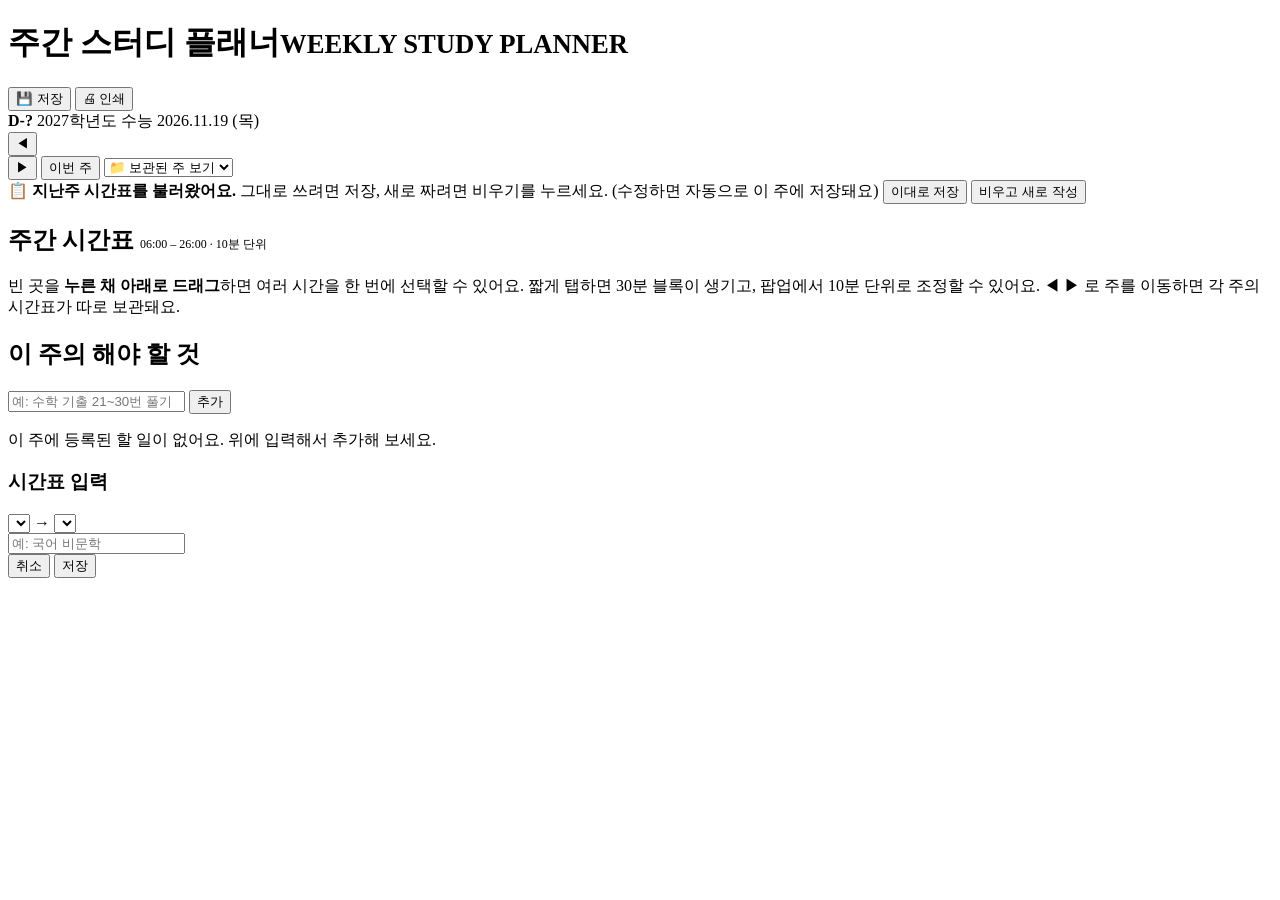
==== index.html @ 59474b0b "cleaning file in folder and uplode" ====
<!doctype html>
<html lang="ko">
  <head>
    <meta charset="UTF-8" />
    <meta name="viewport" content="width=device-width, initial-scale=1.0" />
    <title>수능 주간 플래너</title>
    <link href="style.css" rel="stylesheet" type="text/css" />
  </head>
  <body>
    <header>
      <h1>주간 스터디 플래너<small>WEEKLY STUDY PLANNER</small></h1>
      <div class="header-right">
        <button class="hdr-btn primary no-print" id="saveBtn">💾 저장</button>
        <button class="hdr-btn no-print" id="printBtn">🖨 인쇄</button>
        <div class="dday">
          <b id="ddayNum">D-?</b>
          <span>2027학년도 수능</span>
          <span>2026.11.19 (목)</span>
        </div>
      </div>
    </header>

    <!-- 주 선택 -->
    <div class="week-bar">
      <button class="week-nav no-print" id="prevWeek" aria-label="이전 주">
        ◀
      </button>
      <div class="week-label">
        <span id="weekRange"></span>
        <span class="week-badge" id="weekBadge"></span>
      </div>
      <button class="week-nav no-print" id="nextWeek" aria-label="다음 주">
        ▶
      </button>
      <button class="today-btn no-print" id="goToday">이번 주</button>
      <select
        class="week-select no-print"
        id="weekSelect"
        aria-label="보관된 주 선택"
      >
        <option value="">📁 보관된 주 보기</option>
      </select>
    </div>

    <!-- 이전 주 복사 안내 -->
    <div class="draft-notice no-print" id="draftNotice">
      <span class="msg"
        >📋 <b>지난주 시간표를 불러왔어요.</b> 그대로 쓰려면 저장, 새로 짜려면
        비우기를 누르세요. (수정하면 자동으로 이 주에 저장돼요)</span
      >
      <button class="draft-keep" id="draftKeep">이대로 저장</button>
      <button class="draft-clear" id="draftClear">비우고 새로 작성</button>
    </div>

    <section>
      <h2 class="tt-title">
        주간 시간표
        <span
          style="font-weight: 400; font-size: 0.75rem; color: var(--ink-soft)"
          >06:00 – 26:00 · 10분 단위</span
        >
      </h2>
      <div class="grid-wrap">
        <div class="grid-inner">
          <div class="day-header" id="dayHeader"></div>
          <div class="grid" id="grid"></div>
        </div>
      </div>
      <p class="hint no-print">
        빈 곳을 <b>누른 채 아래로 드래그</b>하면 여러 시간을 한 번에 선택할 수
        있어요. 짧게 탭하면 30분 블록이 생기고, 팝업에서 10분 단위로 조정할 수
        있어요. ◀ ▶ 로 주를 이동하면 각 주의 시간표가 따로 보관돼요.
      </p>
    </section>

    <section class="todo-section">
      <h2>이 주의 해야 할 것</h2>
      <div class="todo-add no-print">
        <input
          type="text"
          id="todoInput"
          placeholder="예: 수학 기출 21~30번 풀기"
          aria-label="할 일 입력"
        />
        <button id="todoAddBtn">추가</button>
      </div>
      <ul class="todos" id="todoList"></ul>
      <div class="empty no-print" id="todoEmpty">
        이 주에 등록된 할 일이 없어요. 위에 입력해서 추가해 보세요.
      </div>
    </section>

    <p class="status no-print" id="status"></p>

    <!-- 편집 팝업 -->
    <div class="editor no-print" id="editor" role="dialog" aria-modal="true">
      <div class="editor-box">
        <h3 id="editorTitle">시간표 입력</h3>
        <div class="time-row">
          <select id="startSel" aria-label="시작 시간"></select>
          <span>→</span>
          <select id="endSel" aria-label="종료 시간"></select>
        </div>
        <input
          type="text"
          id="blockText"
          placeholder="예: 국어 비문학"
          maxlength="40"
        />
        <div class="swatches" id="swatches"></div>
        <div class="editor-actions">
          <button class="btn-cancel" id="btnCancel">취소</button>
          <button class="btn-del" id="btnDel" style="display: none">
            삭제
          </button>
          <button class="btn-save" id="btnSave">저장</button>
        </div>
      </div>
    </div>
  </body>
</html>
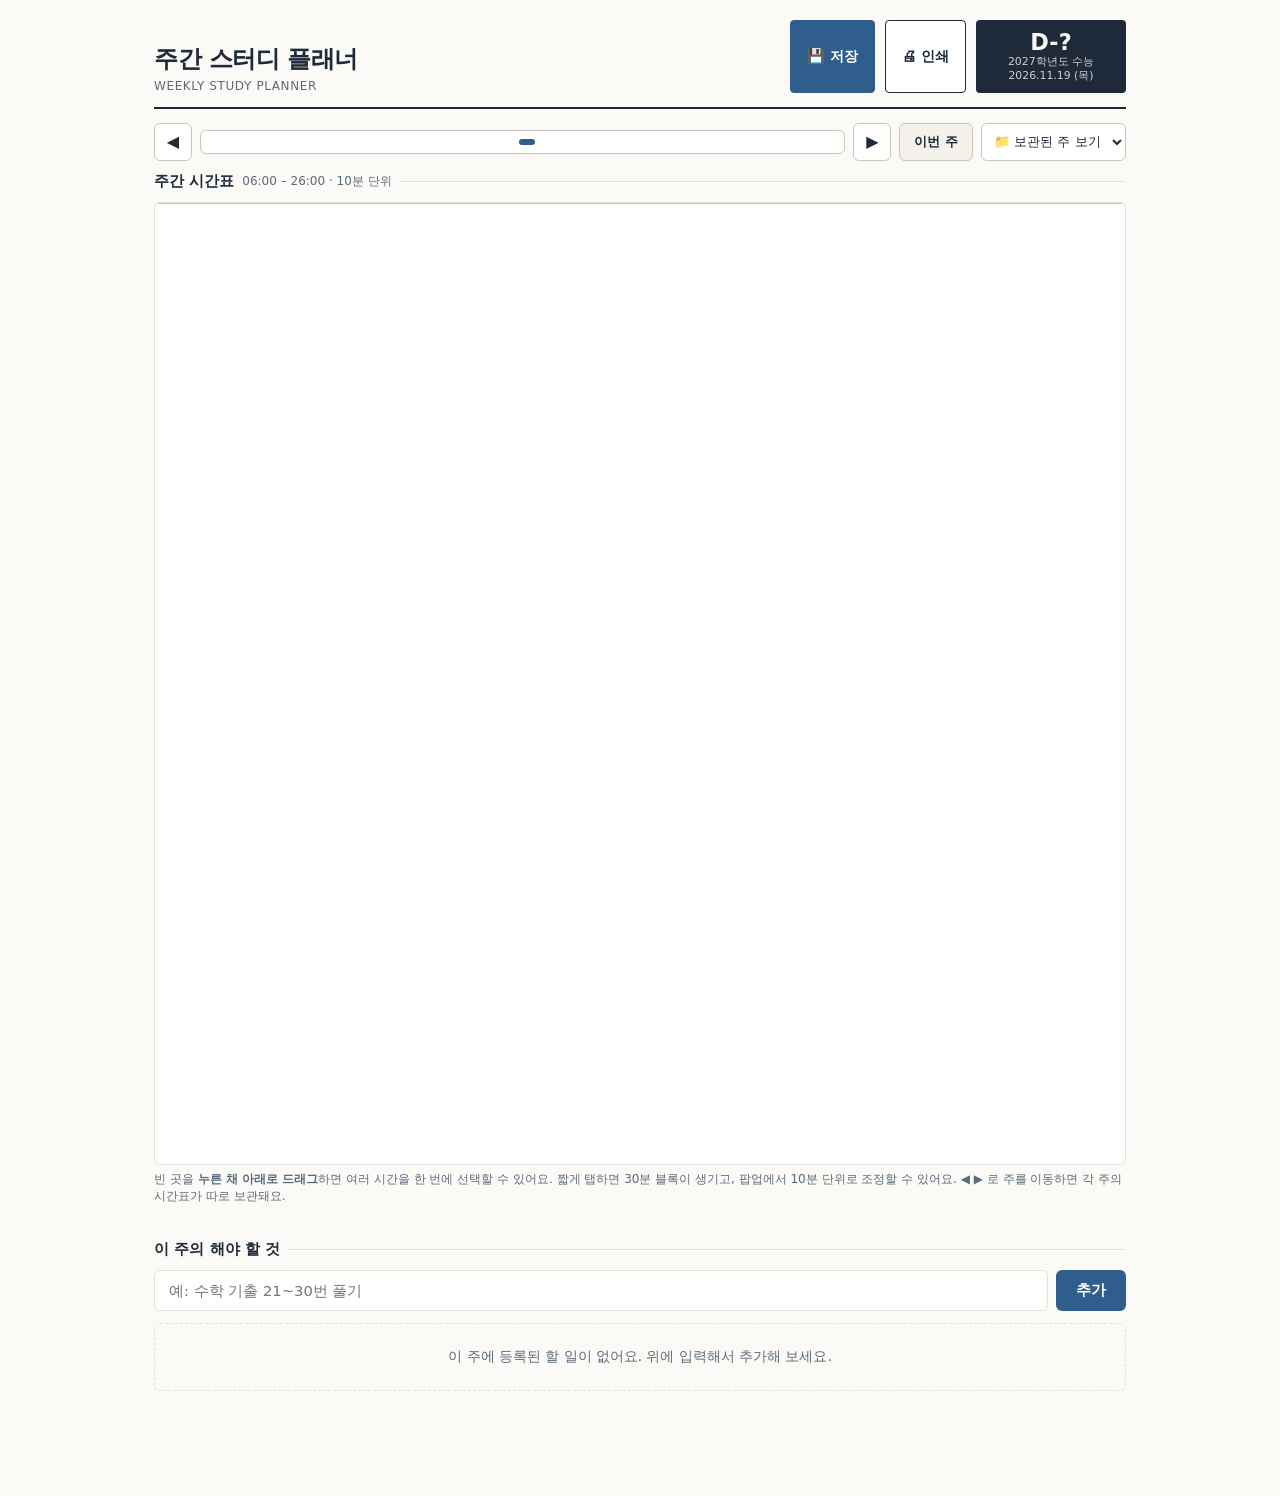
==== commit bfb79179: "change link about css and js" ====
--- a/index.html
+++ b/index.html
@@ -4,7 +4,7 @@
     <meta charset="UTF-8" />
     <meta name="viewport" content="width=device-width, initial-scale=1.0" />
     <title>수능 주간 플래너</title>
-    <link href="style.css" rel="stylesheet" type="text/css" />
+    <link href="/assets/css/style.css" rel="stylesheet" type="text/css" />
   </head>
   <body>
     <header>
@@ -117,5 +117,7 @@
         </div>
       </div>
     </div>
+
+    <script src="/assets/js/main.js"></script>
   </body>
 </html>
--- a/assets/css/style.css
+++ b/assets/css/style.css
@@ -0,0 +1,658 @@
+:root {
+  --paper: #fbfaf6;
+  --ink: #1e2a3a;
+  --ink-soft: #5b6b7e;
+  --line: #e4e1d8;
+  --line-strong: #c9c5b8;
+  --accent: #2f5d8c;
+  --hl-yellow: #fde68a;
+  --hl-mint: #a7f3d0;
+  --hl-pink: #fbcfe8;
+  --hl-blue: #bfdbfe;
+  --hl-purple: #ddd6fe;
+  --hl-orange: #fed7aa;
+  --slot-h: 8px;
+  --grid-h: calc(var(--slot-h) * 120); /* 06:00–26:00, 10분 × 120칸 */
+}
+* {
+  box-sizing: border-box;
+  margin: 0;
+  padding: 0;
+}
+body {
+  background: var(--paper);
+  color: var(--ink);
+  font-family:
+    'Apple SD Gothic Neo', 'Pretendard', 'Malgun Gothic', system-ui, sans-serif;
+  padding: 20px 14px 60px;
+  max-width: 1000px;
+  margin: 0 auto;
+}
+header {
+  display: flex;
+  flex-wrap: wrap;
+  align-items: flex-end;
+  justify-content: space-between;
+  gap: 12px;
+  border-bottom: 2px solid var(--ink);
+  padding-bottom: 14px;
+  margin-bottom: 14px;
+}
+h1 {
+  font-size: 1.5rem;
+  letter-spacing: -0.02em;
+}
+h1 small {
+  display: block;
+  font-size: 0.75rem;
+  font-weight: 500;
+  color: var(--ink-soft);
+  margin-top: 4px;
+  letter-spacing: 0.05em;
+}
+.header-right {
+  display: flex;
+  gap: 10px;
+  align-items: stretch;
+}
+.dday {
+  background: var(--ink);
+  color: var(--paper);
+  padding: 10px 16px;
+  border-radius: 4px;
+  text-align: center;
+  min-width: 150px;
+}
+.dday b {
+  font-size: 1.4rem;
+  display: block;
+  line-height: 1.1;
+}
+.dday span {
+  font-size: 0.68rem;
+  opacity: 0.8;
+  display: block;
+}
+.hdr-btn {
+  background: #fff;
+  border: 1.5px solid var(--ink);
+  color: var(--ink);
+  border-radius: 4px;
+  padding: 10px 16px;
+  font-family: inherit;
+  font-size: 0.9rem;
+  font-weight: 600;
+  cursor: pointer;
+}
+.hdr-btn:hover {
+  background: var(--ink);
+  color: #fff;
+}
+.hdr-btn.primary {
+  background: var(--accent);
+  border-color: var(--accent);
+  color: #fff;
+}
+.hdr-btn.primary:hover {
+  background: #254a70;
+}
+
+/* ===== 주 선택 바 ===== */
+.week-bar {
+  display: flex;
+  flex-wrap: wrap;
+  align-items: center;
+  gap: 8px;
+  margin-bottom: 10px;
+}
+.week-nav {
+  background: #fff;
+  border: 1px solid var(--line-strong);
+  border-radius: 6px;
+  width: 38px;
+  height: 38px;
+  font-size: 1rem;
+  cursor: pointer;
+  font-family: inherit;
+  color: var(--ink);
+}
+.week-nav:hover {
+  border-color: var(--ink);
+}
+.week-label {
+  flex: 1;
+  min-width: 200px;
+  text-align: center;
+  background: #fff;
+  border: 1px solid var(--line-strong);
+  border-radius: 6px;
+  padding: 8px 12px;
+  font-size: 0.95rem;
+  font-weight: 600;
+  display: flex;
+  align-items: center;
+  justify-content: center;
+  gap: 8px;
+}
+.week-badge {
+  font-size: 0.68rem;
+  font-weight: 600;
+  padding: 3px 8px;
+  border-radius: 20px;
+  background: var(--accent);
+  color: #fff;
+}
+.week-badge.past {
+  background: #8b8778;
+}
+.week-badge.future {
+  background: #5e8c5a;
+}
+.today-btn {
+  background: #f3f1ea;
+  border: 1px solid var(--line-strong);
+  border-radius: 6px;
+  height: 38px;
+  padding: 0 14px;
+  font-family: inherit;
+  font-size: 0.82rem;
+  font-weight: 600;
+  cursor: pointer;
+  color: var(--ink);
+}
+.today-btn:hover {
+  border-color: var(--ink);
+}
+.week-select {
+  height: 38px;
+  border: 1px solid var(--line-strong);
+  border-radius: 6px;
+  background: #fff;
+  font-family: inherit;
+  font-size: 0.82rem;
+  padding: 0 8px;
+  max-width: 200px;
+  color: var(--ink);
+}
+
+/* 이전 주 복사 안내 */
+.draft-notice {
+  display: none;
+  align-items: center;
+  gap: 10px;
+  flex-wrap: wrap;
+  background: #fff7dc;
+  border: 1px solid #e8d48b;
+  border-radius: 6px;
+  padding: 10px 14px;
+  margin-bottom: 14px;
+  font-size: 0.85rem;
+}
+.draft-notice.show {
+  display: flex;
+}
+.draft-notice .msg {
+  flex: 1;
+  min-width: 180px;
+}
+.draft-notice button {
+  border: none;
+  border-radius: 6px;
+  padding: 8px 14px;
+  font-family: inherit;
+  font-size: 0.82rem;
+  font-weight: 600;
+  cursor: pointer;
+}
+.draft-keep {
+  background: var(--ink);
+  color: #fff;
+}
+.draft-clear {
+  background: #fff;
+  border: 1px solid var(--line-strong) !important;
+  color: var(--ink-soft);
+}
+
+section {
+  margin-bottom: 34px;
+}
+h2 {
+  font-size: 0.95rem;
+  display: flex;
+  align-items: center;
+  gap: 8px;
+  margin-bottom: 10px;
+}
+h2::after {
+  content: '';
+  flex: 1;
+  height: 1px;
+  background: var(--line);
+}
+
+/* ===== 시간표 그리드 ===== */
+.grid-wrap {
+  overflow-x: auto;
+  border: 1px solid var(--line);
+  border-radius: 6px;
+  background: #fff;
+}
+.grid-inner {
+  min-width: 760px;
+}
+.day-header {
+  display: grid;
+  grid-template-columns: 56px repeat(7, 1fr);
+  border-bottom: 1.5px solid var(--line-strong);
+  background: #f3f1ea;
+}
+.day-header div {
+  text-align: center;
+  padding: 6px 2px;
+  font-size: 0.8rem;
+  font-weight: 600;
+  border-left: 1px solid var(--line);
+  line-height: 1.3;
+}
+.day-header div:first-child {
+  border-left: none;
+}
+.day-header small {
+  display: block;
+  font-size: 0.65rem;
+  font-weight: 400;
+  color: var(--ink-soft);
+}
+.day-header .sat {
+  color: #2f5d8c;
+}
+.day-header .sun {
+  color: #b3453a;
+}
+.day-header .today-col {
+  background: #fff7dc;
+}
+.grid {
+  display: grid;
+  grid-template-columns: 56px repeat(7, 1fr);
+  height: var(--grid-h);
+  position: relative;
+}
+.time-col {
+  position: relative;
+  background: #f9f8f3;
+  border-right: 1px solid var(--line-strong);
+}
+.time-label {
+  position: absolute;
+  right: 6px;
+  transform: translateY(-50%);
+  font-size: 0.68rem;
+  color: var(--ink-soft);
+  white-space: nowrap;
+}
+.day-col {
+  position: relative;
+  border-left: 1px solid var(--line);
+  touch-action: none;
+  cursor: crosshair;
+  -webkit-user-select: none;
+  user-select: none;
+}
+.hline {
+  position: absolute;
+  left: 0;
+  right: 0;
+  height: 0;
+  border-top: 1px solid var(--line);
+  pointer-events: none;
+}
+.hline.hour {
+  border-top-color: var(--line-strong);
+}
+.hline.half {
+  border-top-style: dashed;
+  opacity: 0.6;
+}
+.block {
+  position: absolute;
+  left: 2px;
+  right: 2px;
+  border-radius: 4px;
+  border: 1px solid rgba(30, 42, 58, 0.25);
+  font-size: 0.7rem;
+  line-height: 1.25;
+  padding: 2px 5px;
+  overflow: hidden;
+  cursor: pointer;
+  background: #eee;
+  display: flex;
+  flex-direction: column;
+  word-break: keep-all;
+}
+.block .tm {
+  font-size: 0.6rem;
+  color: rgba(30, 42, 58, 0.55);
+}
+.block:hover {
+  box-shadow: 0 0 0 2px var(--accent);
+}
+.sel-overlay {
+  position: absolute;
+  left: 2px;
+  right: 2px;
+  background: rgba(47, 93, 140, 0.25);
+  border: 1.5px dashed var(--accent);
+  border-radius: 4px;
+  pointer-events: none;
+  display: none;
+}
+
+/* ===== 편집 팝업 ===== */
+.editor {
+  position: fixed;
+  inset: 0;
+  background: rgba(30, 42, 58, 0.35);
+  display: none;
+  align-items: center;
+  justify-content: center;
+  z-index: 50;
+  padding: 16px;
+}
+.editor.open {
+  display: flex;
+}
+.editor-box {
+  background: #fff;
+  border-radius: 10px;
+  padding: 20px;
+  width: 100%;
+  max-width: 380px;
+  box-shadow: 0 12px 40px rgba(0, 0, 0, 0.2);
+}
+.editor-box h3 {
+  font-size: 0.9rem;
+  margin-bottom: 12px;
+  color: var(--ink-soft);
+  font-weight: 600;
+}
+.time-row {
+  display: flex;
+  align-items: center;
+  gap: 8px;
+  margin-bottom: 12px;
+}
+.time-row select {
+  flex: 1;
+  padding: 9px 8px;
+  border: 1px solid var(--line);
+  border-radius: 6px;
+  font-family: inherit;
+  font-size: 0.9rem;
+  background: #fff;
+}
+.editor-box input[type='text'] {
+  width: 100%;
+  border: 1px solid var(--line);
+  border-radius: 6px;
+  padding: 10px 12px;
+  font-size: 0.95rem;
+  font-family: inherit;
+  margin-bottom: 14px;
+}
+.editor-box input[type='text']:focus,
+.time-row select:focus {
+  outline: 2px solid var(--accent);
+  border-color: transparent;
+}
+.swatches {
+  display: flex;
+  gap: 8px;
+  margin-bottom: 16px;
+  flex-wrap: wrap;
+}
+.swatch {
+  width: 34px;
+  height: 34px;
+  border-radius: 50%;
+  border: 2px solid transparent;
+  cursor: pointer;
+}
+.swatch.none {
+  background: #fff;
+  border: 2px dashed var(--line);
+}
+.swatch.selected {
+  border-color: var(--ink);
+}
+.editor-actions {
+  display: flex;
+  gap: 8px;
+}
+.editor-actions button {
+  flex: 1;
+  padding: 10px;
+  border: none;
+  border-radius: 6px;
+  font-size: 0.9rem;
+  font-family: inherit;
+  cursor: pointer;
+  font-weight: 600;
+}
+.btn-save {
+  background: var(--ink);
+  color: #fff;
+}
+.btn-del {
+  background: #fbe9e7;
+  color: #b3453a;
+}
+.btn-cancel {
+  background: #f3f1ea;
+  color: var(--ink-soft);
+}
+
+/* ===== 할 일 ===== */
+.todo-add {
+  display: flex;
+  gap: 8px;
+  margin-bottom: 12px;
+}
+.todo-add input {
+  flex: 1;
+  border: 1px solid var(--line);
+  border-radius: 6px;
+  padding: 11px 14px;
+  font-size: 0.92rem;
+  font-family: inherit;
+  background: #fff;
+}
+.todo-add input:focus {
+  outline: 2px solid var(--accent);
+  border-color: transparent;
+}
+.todo-add button {
+  background: var(--accent);
+  color: #fff;
+  border: none;
+  border-radius: 6px;
+  padding: 0 20px;
+  font-size: 0.92rem;
+  font-family: inherit;
+  cursor: pointer;
+  font-weight: 600;
+}
+ul.todos {
+  list-style: none;
+}
+ul.todos li {
+  display: flex;
+  align-items: center;
+  gap: 10px;
+  background: #fff;
+  border: 1px solid var(--line);
+  border-radius: 6px;
+  padding: 11px 14px;
+  margin-bottom: 8px;
+  font-size: 0.92rem;
+}
+ul.todos li input[type='checkbox'] {
+  width: 18px;
+  height: 18px;
+  accent-color: var(--accent);
+  cursor: pointer;
+  flex-shrink: 0;
+}
+ul.todos li .txt {
+  flex: 1;
+  word-break: break-all;
+}
+ul.todos li.done .txt {
+  text-decoration: line-through;
+  color: var(--ink-soft);
+  opacity: 0.6;
+}
+ul.todos li .del {
+  background: none;
+  border: none;
+  color: var(--ink-soft);
+  cursor: pointer;
+  font-size: 1rem;
+  padding: 2px 6px;
+  border-radius: 4px;
+}
+ul.todos li .del:hover {
+  background: #f3f1ea;
+  color: #b3453a;
+}
+.empty {
+  text-align: center;
+  color: var(--ink-soft);
+  font-size: 0.85rem;
+  padding: 24px;
+  border: 1px dashed var(--line);
+  border-radius: 6px;
+}
+.hint {
+  font-size: 0.75rem;
+  color: var(--ink-soft);
+  margin-top: 6px;
+}
+.status {
+  font-size: 0.72rem;
+  color: var(--ink-soft);
+  text-align: right;
+  margin-top: 4px;
+  min-height: 1em;
+}
+@media (prefers-reduced-motion: reduce) {
+  * {
+    transition: none !important;
+  }
+}
+
+/* ===== 인쇄 ===== */
+/* 여백을 0으로 두면 브라우저가 머리글·바닥글(인쇄 시각, 파일 경로)을 표시할 공간이 없어 함께 사라짐 */
+@page {
+  size: A4 portrait;
+  margin: 0;
+}
+@media print {
+  * {
+    -webkit-print-color-adjust: exact;
+    print-color-adjust: exact;
+  }
+  :root {
+    --slot-h: 1.75mm;
+  } /* 120칸 ≈ 210mm */
+  body {
+    background: #fff;
+    padding: 8mm 10mm;
+    max-width: none;
+  }
+  .tt-title {
+    display: none;
+  }
+  .no-print {
+    display: none !important;
+  }
+  header {
+    border-bottom-width: 1.5px;
+    padding-bottom: 8px;
+    margin-bottom: 8px;
+  }
+  h1 {
+    font-size: 1.1rem;
+  }
+  .dday {
+    padding: 6px 12px;
+    min-width: auto;
+  }
+  .dday b {
+    font-size: 1.1rem;
+  }
+  .week-bar {
+    margin-bottom: 8px;
+  }
+  .week-nav,
+  .today-btn,
+  .week-select {
+    display: none;
+  }
+  .week-label {
+    border: none;
+    background: none;
+    padding: 0;
+    font-size: 1rem;
+    justify-content: flex-start;
+  }
+  .grid-wrap {
+    overflow: visible;
+    border-radius: 0;
+    border-color: #999;
+  }
+  .grid-inner {
+    min-width: 0;
+  }
+  .day-header div {
+    padding: 3px 2px;
+    font-size: 0.7rem;
+  }
+  .day-header .today-col {
+    background: #f3f1ea;
+  }
+  .time-label {
+    font-size: 0.58rem;
+  }
+  .block {
+    font-size: 0.6rem;
+    padding: 1px 3px;
+    border-radius: 2px;
+  }
+  .block .tm {
+    display: none;
+  }
+  .sel-overlay {
+    display: none !important;
+  }
+  section {
+    margin-bottom: 14px;
+  }
+  ul.todos li {
+    padding: 6px 10px;
+    margin-bottom: 4px;
+    border-radius: 0;
+    font-size: 0.85rem;
+    break-inside: avoid;
+  }
+  ul.todos li .del {
+    display: none;
+  }
+  .empty,
+  .hint,
+  .status,
+  .draft-notice {
+    display: none !important;
+  }
+}
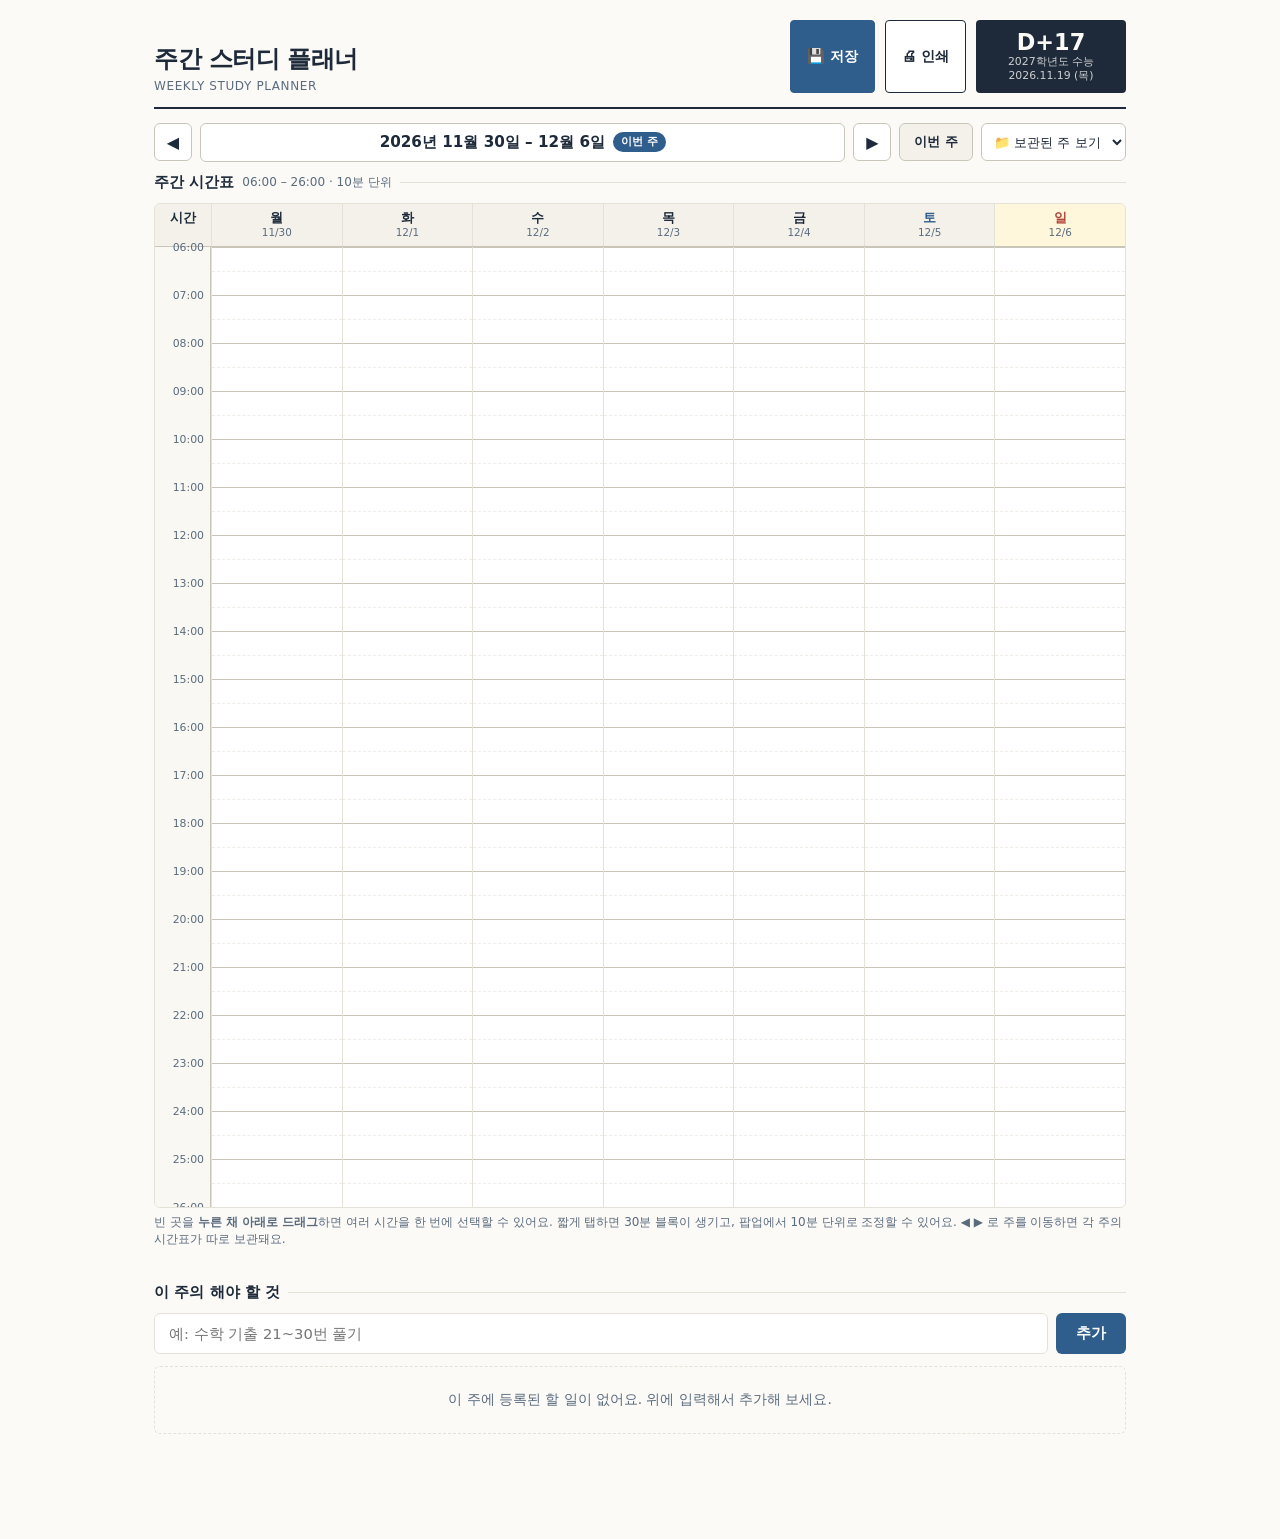
==== commit e3b4a80a: "add icon link and change css js link" ====
--- a/index.html
+++ b/index.html
@@ -4,7 +4,8 @@
     <meta charset="UTF-8" />
     <meta name="viewport" content="width=device-width, initial-scale=1.0" />
     <title>수능 주간 플래너</title>
-    <link href="/assets/css/style.css" rel="stylesheet" type="text/css" />
+    <link rel="icon" href="assets/img/favicon.ico" />
+    <link href="assets/css/style.css" rel="stylesheet" type="text/css" />
   </head>
   <body>
     <header>
@@ -118,6 +119,6 @@
       </div>
     </div>
 
-    <script src="/assets/js/main.js"></script>
+    <script src="assets/js/planner.js"></script>
   </body>
 </html>
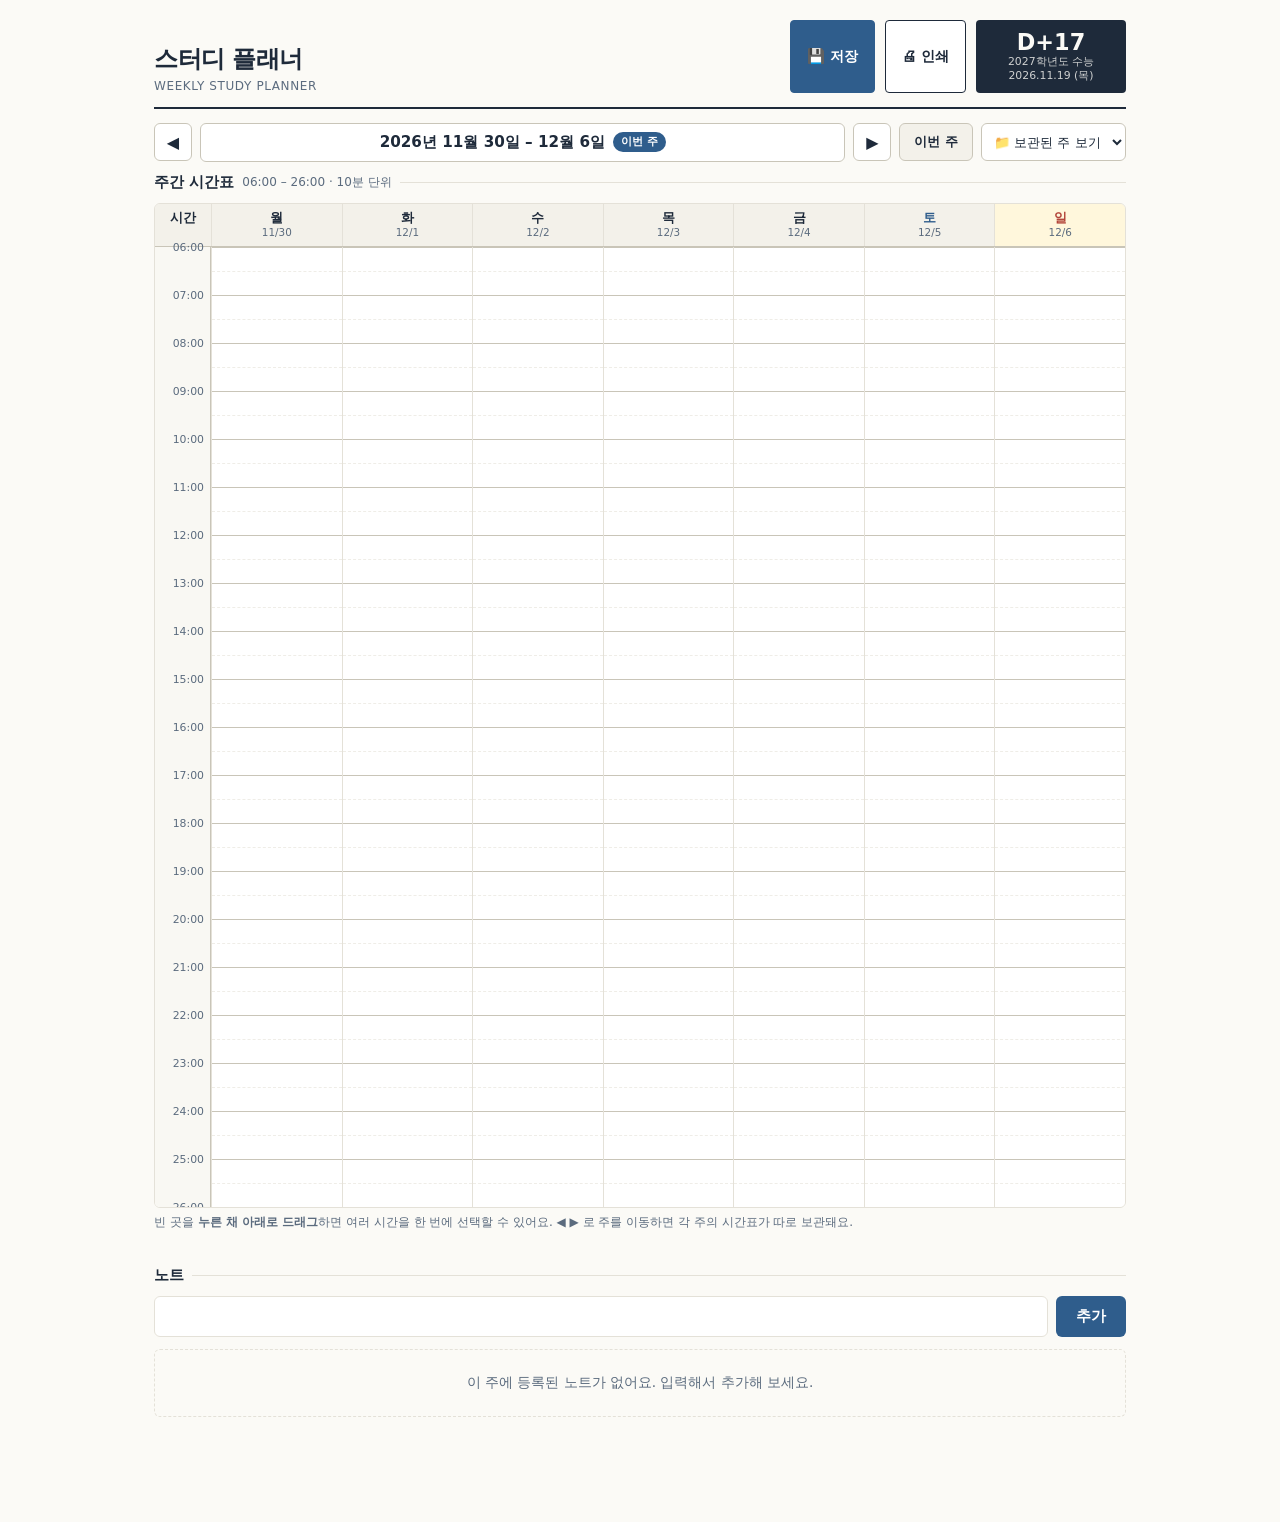
==== commit a448a26b: "Update headings and placeholders in index.html expression change" ====
--- a/index.html
+++ b/index.html
@@ -9,7 +9,7 @@
   </head>
   <body>
     <header>
-      <h1>주간 스터디 플래너<small>WEEKLY STUDY PLANNER</small></h1>
+      <h1>스터디 플래너<small>WEEKLY STUDY PLANNER</small></h1>
       <div class="header-right">
         <button class="hdr-btn primary no-print" id="saveBtn">💾 저장</button>
         <button class="hdr-btn no-print" id="printBtn">🖨 인쇄</button>
@@ -47,7 +47,7 @@
     <div class="draft-notice no-print" id="draftNotice">
       <span class="msg"
         >📋 <b>지난주 시간표를 불러왔어요.</b> 그대로 쓰려면 저장, 새로 짜려면
-        비우기를 누르세요. (수정하면 자동으로 이 주에 저장돼요)</span
+        비우기. </span
       >
       <button class="draft-keep" id="draftKeep">이대로 저장</button>
       <button class="draft-clear" id="draftClear">비우고 새로 작성</button>
@@ -69,25 +69,23 @@
       </div>
       <p class="hint no-print">
         빈 곳을 <b>누른 채 아래로 드래그</b>하면 여러 시간을 한 번에 선택할 수
-        있어요. 짧게 탭하면 30분 블록이 생기고, 팝업에서 10분 단위로 조정할 수
         있어요. ◀ ▶ 로 주를 이동하면 각 주의 시간표가 따로 보관돼요.
       </p>
     </section>
 
     <section class="todo-section">
-      <h2>이 주의 해야 할 것</h2>
+      <h2> 노트 </h2>
       <div class="todo-add no-print">
         <input
           type="text"
           id="todoInput"
-          placeholder="예: 수학 기출 21~30번 풀기"
-          aria-label="할 일 입력"
+          aria-label="노트 입력"
         />
         <button id="todoAddBtn">추가</button>
       </div>
       <ul class="todos" id="todoList"></ul>
       <div class="empty no-print" id="todoEmpty">
-        이 주에 등록된 할 일이 없어요. 위에 입력해서 추가해 보세요.
+        이 주에 등록된 노트가 없어요. 입력해서 추가해 보세요.
       </div>
     </section>
 
@@ -105,7 +103,6 @@
         <input
           type="text"
           id="blockText"
-          placeholder="예: 국어 비문학"
           maxlength="40"
         />
         <div class="swatches" id="swatches"></div>
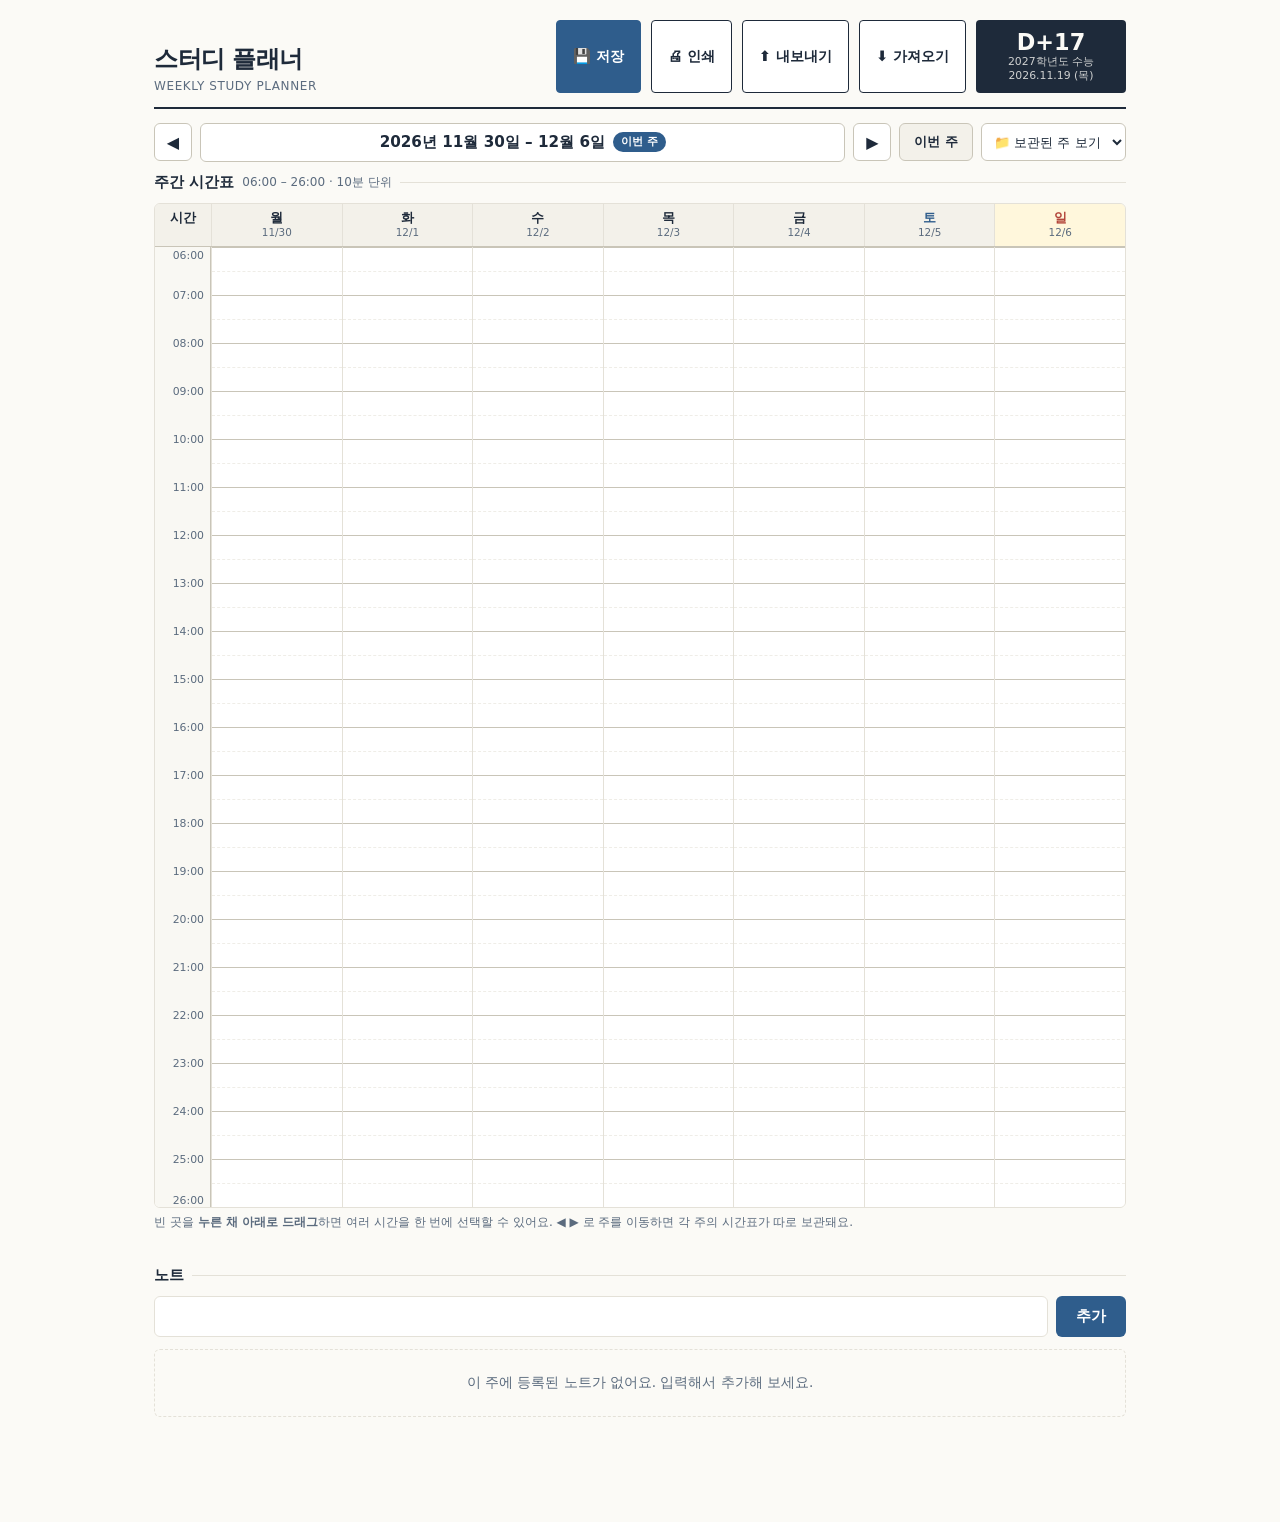
==== commit 23b31278: "Update index.html html 내보내기 불러오기 추가" ====
--- a/index.html
+++ b/index.html
@@ -13,6 +13,9 @@
       <div class="header-right">
         <button class="hdr-btn primary no-print" id="saveBtn">💾 저장</button>
         <button class="hdr-btn no-print" id="printBtn">🖨 인쇄</button>
+        <button class="hdr-btn no-print" id="exportBtn">⬆ 내보내기</button>
+        <button class="hdr-btn no-print" id="importBtn">⬇ 가져오기</button>
+        <input type="file" id="importFile" accept=".json" style="display: none" />
         <div class="dday">
           <b id="ddayNum">D-?</b>
           <span>2027학년도 수능</span>
